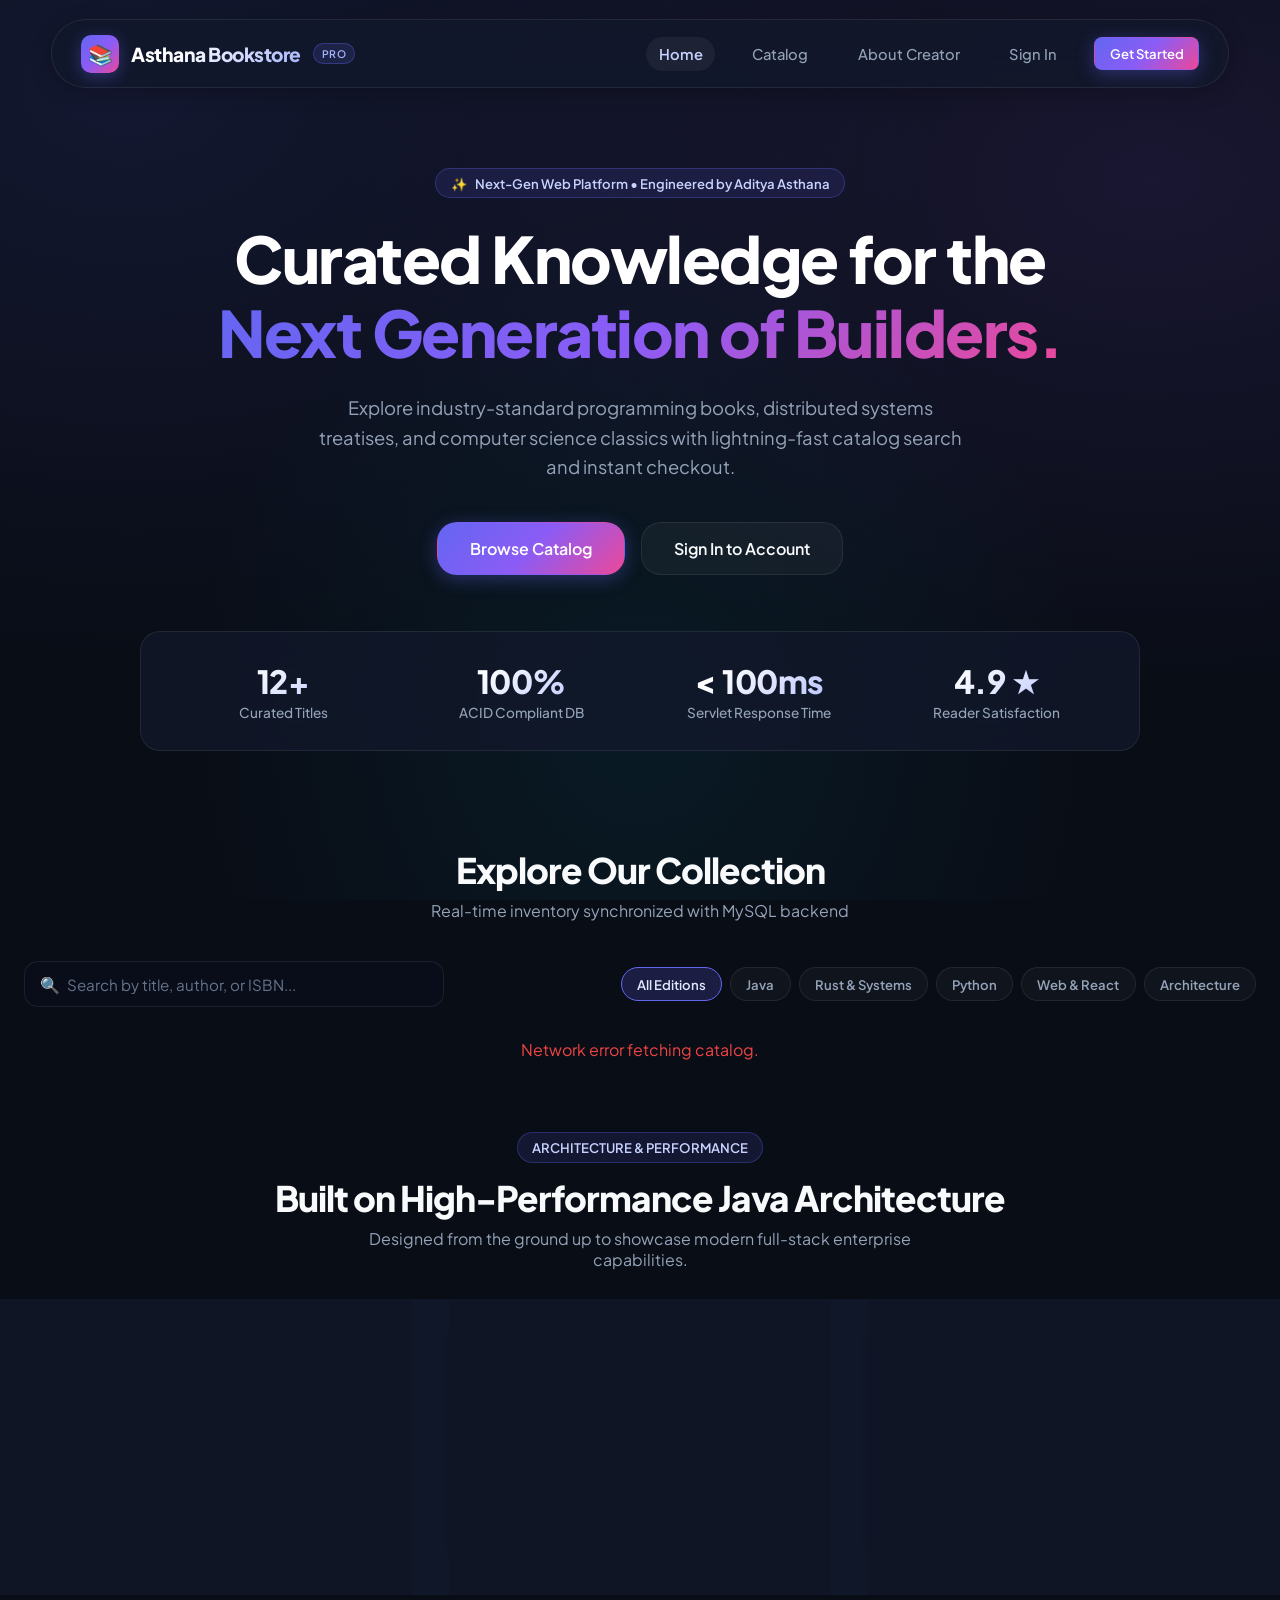
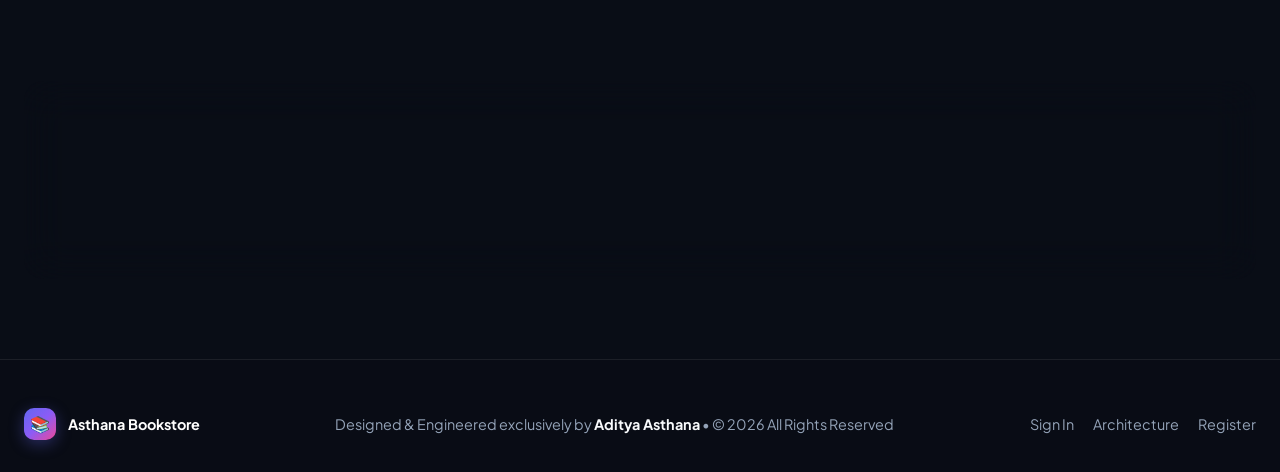
==== WebContent/index.html @ c239c08f "Initial commit: Asthana Bookstore Modern by Aditya Asthana" ====
<!DOCTYPE html>
<html lang="en">
<head>
    <meta charset="UTF-8">
    <meta name="viewport" content="width=device-width, initial-scale=1.0">
    <title>Asthana Bookstore | Modern Digital Bookstore</title>
    <meta name="description" content="Explore premium technical literature and software engineering masterpieces at Asthana Bookstore. Architected by Aditya Asthana.">
    <link rel="icon" href="data:image/svg+xml,<svg xmlns=%22http://www.w3.org/2000/svg%22 viewBox=%220 0 100 100%22><text y=%22.9em%22 font-size=%2290%22>📚</text></svg>">
    <link rel="stylesheet" href="css/styles.css">
</head>
<body>

    <!-- Modern Floating Pill Navbar -->
    <nav class="app-navbar">
        <a href="index.html" class="brand-wrapper">
            <div class="brand-logo-icon">📚</div>
            <div>
                <span class="brand-title">Asthana Bookstore</span>
            </div>
            <span class="brand-badge">PRO</span>
        </a>
        <div class="nav-menu">
            <a href="index.html" class="nav-link active">Home</a>
            <a href="#catalog" class="nav-link">Catalog</a>
            <a href="about.html" class="nav-link">About Creator</a>
            <a href="login.html" class="nav-link">Sign In</a>
            <a href="register.html" class="btn btn-primary btn-sm">Get Started</a>
        </div>
    </nav>

    <!-- Hero Section -->
    <section class="hero-section">
        <div class="hero-badge">
            <span>✨</span> Next-Gen Web Platform • Engineered by Aditya Asthana
        </div>
        <h1 class="hero-title">
            Curated Knowledge for the <br>
            <span class="gradient-text">Next Generation of Builders.</span>
        </h1>
        <p class="hero-subtitle">
            Explore industry-standard programming books, distributed systems treatises, and computer science classics with lightning-fast catalog search and instant checkout.
        </p>
        <div class="hero-actions">
            <a href="#catalog" class="btn btn-primary btn-lg">Browse Catalog</a>
            <a href="login.html" class="btn btn-outline btn-lg">Sign In to Account</a>
        </div>

        <!-- Live Stats Strip -->
        <div class="stats-strip">
            <div class="stat-item">
                <div class="stat-item-number" id="statTitles">12+</div>
                <div class="stat-item-label">Curated Titles</div>
            </div>
            <div class="stat-item">
                <div class="stat-item-number">100%</div>
                <div class="stat-item-label">ACID Compliant DB</div>
            </div>
            <div class="stat-item">
                <div class="stat-item-number">&lt; 100ms</div>
                <div class="stat-item-label">Servlet Response Time</div>
            </div>
            <div class="stat-item">
                <div class="stat-item-number">4.9 ★</div>
                <div class="stat-item-label">Reader Satisfaction</div>
            </div>
        </div>
    </section>

    <!-- Main Catalog Section -->
    <main class="container" id="catalog">
        <div style="text-align: center; margin-bottom: 2.5rem;">
            <h2 style="font-size: 2.2rem; font-weight: 800; letter-spacing: -1px; margin-bottom: 0.5rem;">
                Explore Our Collection
            </h2>
            <p style="color: var(--text-secondary);">Real-time inventory synchronized with MySQL backend</p>
        </div>

        <!-- Search & Category Filters -->
        <div class="filter-bar">
            <div class="search-box-wrapper">
                <span class="search-icon-adornment">🔍</span>
                <input type="text" id="catalogSearch" class="form-control" placeholder="Search by title, author, or ISBN..." oninput="filterBooks()">
            </div>
            <div class="category-chips">
                <button class="chip-btn active" onclick="setCategory('all', this)">All Editions</button>
                <button class="chip-btn" onclick="setCategory('java', this)">Java</button>
                <button class="chip-btn" onclick="setCategory('rust', this)">Rust & Systems</button>
                <button class="chip-btn" onclick="setCategory('python', this)">Python</button>
                <button class="chip-btn" onclick="setCategory('web', this)">Web & React</button>
                <button class="chip-btn" onclick="setCategory('architecture', this)">Architecture</button>
            </div>
        </div>

        <!-- Book Grid -->
        <div class="grid grid-cols-3" id="catalogGrid">
            <div style="grid-column: 1 / -1; text-align: center; padding: 4rem; color: var(--text-secondary);">
                <div style="font-size: 2rem; margin-bottom: 1rem;">⏳</div>
                <p>Loading real-time catalog from server...</p>
            </div>
        </div>
    </main>

    <!-- Platform Highlights Section -->
    <section class="container" style="padding-top: 2rem; padding-bottom: 5rem;">
        <div style="text-align: center; margin-bottom: 3.5rem;">
            <div class="hero-badge" style="margin-bottom: 0.75rem;">ARCHITECTURE & PERFORMANCE</div>
            <h2 style="font-size: 2.2rem; font-weight: 800; letter-spacing: -1px;">Built on High-Performance Java Architecture</h2>
            <p style="color: var(--text-secondary); max-width: 600px; margin: 0.5rem auto 0;">
                Designed from the ground up to showcase modern full-stack enterprise capabilities.
            </p>
        </div>

        <div class="grid grid-cols-3">
            <div class="glass-panel" style="padding: 2rem;">
                <div style="width: 48px; height: 48px; border-radius: 12px; background: rgba(99,102,241,0.15); color: #818cf8; display: flex; align-items: center; justify-content: center; font-size: 1.5rem; margin-bottom: 1.25rem;">
                    ⚡
                </div>
                <h3 style="font-size: 1.2rem; font-weight: 700; margin-bottom: 0.5rem;">Java Servlet APIs</h3>
                <p style="color: var(--text-secondary); font-size: 0.9rem; line-height: 1.6;">
                    Lightweight, RESTful JSON servlets processing session-aware requests without bloated frameworks.
                </p>
            </div>

            <div class="glass-panel" style="padding: 2rem;">
                <div style="width: 48px; height: 48px; border-radius: 12px; background: rgba(16,185,129,0.15); color: #34d399; display: flex; align-items: center; justify-content: center; font-size: 1.5rem; margin-bottom: 1.25rem;">
                    🛡️
                </div>
                <h3 style="font-size: 1.2rem; font-weight: 700; margin-bottom: 0.5rem;">MySQL 8.0 & JDBC</h3>
                <p style="color: var(--text-secondary); font-size: 0.9rem; line-height: 1.6;">
                    Direct prepared statements, connection pooling, and strict relational integrity guarding inventory and orders.
                </p>
            </div>

            <div class="glass-panel" style="padding: 2rem;">
                <div style="width: 48px; height: 48px; border-radius: 12px; background: rgba(236,72,153,0.15); color: #f472b6; display: flex; align-items: center; justify-content: center; font-size: 1.5rem; margin-bottom: 1.25rem;">
                    💎
                </div>
                <h3 style="font-size: 1.2rem; font-weight: 700; margin-bottom: 0.5rem;">Glassmorphic UI</h3>
                <p style="color: var(--text-secondary); font-size: 0.9rem; line-height: 1.6;">
                    Sophisticated obsidian dark palette, multi-layer blur, responsive flexbox/CSS grid, and micro-animations.
                </p>
            </div>
        </div>
    </section>

    <!-- Creator Spotlight Banner -->
    <section class="container" style="padding-bottom: 5rem;">
        <div class="glass-panel" style="background: linear-gradient(135deg, rgba(99,102,241,0.1) 0%, rgba(139,92,246,0.05) 100%); border-color: rgba(99,102,241,0.3); display: flex; align-items: center; justify-content: space-between; flex-wrap: wrap; gap: 2rem;">
            <div style="max-width: 650px;">
                <span class="brand-badge" style="margin-bottom: 0.75rem; display: inline-block;">PROJECT OWNER & ARCHITECT</span>
                <h3 style="font-size: 1.8rem; font-weight: 800; margin-bottom: 0.75rem;">Engineered by Aditya Asthana</h3>
                <p style="color: var(--text-secondary); line-height: 1.6; font-size: 0.95rem;">
                    Crafted as a flagship modern e-commerce application demonstrating asynchronous servlet pipelines, relational state management, and modern user experience.
                </p>
            </div>
            <div>
                <a href="about.html" class="btn btn-primary btn-lg">Learn More About Project</a>
            </div>
        </div>
    </section>

    <!-- Modern Footer -->
    <footer class="app-footer">
        <div class="footer-content">
            <div style="display: flex; align-items: center; gap: 0.75rem;">
                <div class="brand-logo-icon" style="width: 32px; height: 32px; font-size: 1rem;">📚</div>
                <span style="font-weight: 700; color: white;">Asthana Bookstore</span>
            </div>
            <div class="footer-credits">
                Designed & Engineered exclusively by <strong>Aditya Asthana</strong> • &copy; 2026 All Rights Reserved
            </div>
            <div style="display: flex; gap: 1.2rem;">
                <a href="login.html" style="color: var(--text-secondary); text-decoration: none;">Sign In</a>
                <a href="about.html" style="color: var(--text-secondary); text-decoration: none;">Architecture</a>
                <a href="register.html" style="color: var(--text-secondary); text-decoration: none;">Register</a>
            </div>
        </div>
    </footer>

    <script src="js/app.js"></script>
    <script>
        let allBooks = [];
        let currentCategory = 'all';

        document.addEventListener('DOMContentLoaded', loadCatalog);

        async function loadCatalog() {
            const grid = document.getElementById('catalogGrid');
            try {
                const res = await fetch('viewbook');
                const data = await res.json();
                
                if (data.success && data.books) {
                    allBooks = data.books;
                    document.getElementById('statTitles').textContent = allBooks.length + '+';
                    renderCatalog(allBooks);
                } else {
                    grid.innerHTML = '<div style="grid-column: 1 / -1; text-align: center; color: var(--text-secondary);">Unable to fetch catalog. Please ensure database is running.</div>';
                }
            } catch (err) {
                console.error(err);
                grid.innerHTML = '<div style="grid-column: 1 / -1; text-align: center; color: var(--danger);">Network error fetching catalog.</div>';
            }
        }

        function renderCatalog(books) {
            const grid = document.getElementById('catalogGrid');
            grid.innerHTML = '';

            if (books.length === 0) {
                grid.innerHTML = '<div style="grid-column: 1 / -1; text-align: center; padding: 3rem; color: var(--text-secondary);">No books matched your criteria.</div>';
                return;
            }

            books.forEach(book => {
                const visuals = getBookVisuals(book.name, book.author);
                const isOutOfStock = book.quantity <= 0;
                
                let stockClass = 'stock-in';
                let stockText = `${book.quantity} Available`;
                if (book.quantity <= 5 && book.quantity > 0) {
                    stockClass = 'stock-low';
                    stockText = `Low Stock (${book.quantity})`;
                } else if (isOutOfStock) {
                    stockClass = 'stock-out';
                    stockText = 'Out of Stock';
                }

                const card = document.createElement('div');
                card.className = 'book-card-modern';
                card.innerHTML = `
                    <div>
                        <div class="book-cover-art" style="background: ${visuals.gradient};">
                            <span class="book-cover-icon">${visuals.icon}</span>
                            <span class="book-barcode-pill">${book.barcode}</span>
                        </div>
                        <span class="brand-badge" style="margin-bottom: 0.5rem; display: inline-block;">${visuals.genre}</span>
                        <h3 class="book-title">${book.name}</h3>
                        <p class="book-author">by ${book.author}</p>
                    </div>
                    <div>
                        <div class="book-price-row">
                            <div class="book-price-tag"><span>₹</span>${book.price}</div>
                            <span class="stock-status-pill ${stockClass}">${stockText}</span>
                        </div>
                        <a href="login.html" class="btn btn-outline w-full" style="gap: 0.5rem;">
                            <span>🛒</span> Sign In to Order
                        </a>
                    </div>
                `;
                grid.appendChild(card);
            });
        }

        function filterBooks() {
            const query = document.getElementById('catalogSearch').value.toLowerCase().trim();
            
            const filtered = allBooks.filter(book => {
                const matchesQuery = book.name.toLowerCase().includes(query) || 
                                     book.author.toLowerCase().includes(query) || 
                                     book.barcode.toLowerCase().includes(query);
                
                if (currentCategory === 'all') return matchesQuery;
                
                const visuals = getBookVisuals(book.name, book.author);
                const matchesCategory = visuals.genre.toLowerCase().includes(currentCategory) || 
                                        book.name.toLowerCase().includes(currentCategory);
                return matchesQuery && matchesCategory;
            });

            renderCatalog(filtered);
        }

        function setCategory(category, element) {
            currentCategory = category;
            document.querySelectorAll('.category-chips .chip-btn').forEach(btn => btn.classList.remove('active'));
            element.classList.add('active');
            filterBooks();
        }
    </script>
</body>
</html>
---- WebContent/css/styles.css ----
@import url('https://fonts.googleapis.com/css2?family=Plus+Jakarta+Sans:wght@300;400;500;600;700;800&family=JetBrains+Mono:wght@400;500;600&display=swap');

:root {
    --bg-main: #090d16;
    --bg-secondary: #0d1322;
    --surface-glass: rgba(18, 25, 43, 0.75);
    --surface-glass-hover: rgba(28, 38, 64, 0.85);
    --surface-card: rgba(15, 23, 42, 0.65);
    --surface-card-hover: rgba(23, 33, 59, 0.85);
    
    --border-glass: rgba(255, 255, 255, 0.08);
    --border-glass-hover: rgba(99, 102, 241, 0.4);
    --border-active: #6366f1;
    
    --text-primary: #f8fafc;
    --text-secondary: #94a3b8;
    --text-muted: #64748b;
    
    --accent-indigo: #6366f1;
    --accent-violet: #8b5cf6;
    --accent-cyan: #06b6d4;
    --accent-pink: #ec4899;
    --accent-gradient: linear-gradient(135deg, #6366f1 0%, #8b5cf6 50%, #ec4899 100%);
    --accent-gradient-hover: linear-gradient(135deg, #4f46e5 0%, #7c3aed 50%, #db2777 100%);
    --accent-glow: rgba(99, 102, 241, 0.35);
    
    --success: #10b981;
    --success-bg: rgba(16, 185, 129, 0.12);
    --warning: #f59e0b;
    --warning-bg: rgba(245, 158, 11, 0.12);
    --danger: #ef4444;
    --danger-bg: rgba(239, 68, 68, 0.12);
    --info: #3b82f6;
    --info-bg: rgba(59, 130, 246, 0.12);

    --radius-sm: 8px;
    --radius-md: 14px;
    --radius-lg: 20px;
    --radius-full: 9999px;
    
    --shadow-subtle: 0 4px 20px rgba(0, 0, 0, 0.25);
    --shadow-elevated: 0 12px 40px rgba(0, 0, 0, 0.45);
    --shadow-glow: 0 0 30px rgba(99, 102, 241, 0.3);
    
    --transition: all 0.25s cubic-bezier(0.16, 1, 0.3, 1);
}

* {
    margin: 0;
    padding: 0;
    box-sizing: border-box;
    font-family: 'Plus Jakarta Sans', sans-serif;
}

body {
    background-color: var(--bg-main);
    color: var(--text-primary);
    min-height: 100vh;
    display: flex;
    flex-direction: column;
    overflow-x: hidden;
    position: relative;
    background-image: 
        radial-gradient(at 10% 10%, rgba(99, 102, 241, 0.12) 0px, transparent 50%),
        radial-gradient(at 90% 20%, rgba(139, 92, 246, 0.12) 0px, transparent 50%),
        radial-gradient(at 50% 80%, rgba(6, 182, 212, 0.08) 0px, transparent 50%);
    background-attachment: fixed;
}

/* Scrollbar */
::-webkit-scrollbar {
    width: 8px;
    height: 8px;
}
::-webkit-scrollbar-track {
    background: var(--bg-main);
}
::-webkit-scrollbar-thumb {
    background: rgba(255, 255, 255, 0.15);
    border-radius: var(--radius-full);
}
::-webkit-scrollbar-thumb:hover {
    background: rgba(255, 255, 255, 0.3);
}

/* Navigation */
nav.app-navbar {
    display: flex;
    justify-content: space-between;
    align-items: center;
    padding: 0.9rem 1.8rem;
    margin: 1.2rem auto 0;
    width: 92%;
    max-width: 1280px;
    background: var(--surface-glass);
    backdrop-filter: blur(20px);
    -webkit-backdrop-filter: blur(20px);
    border: 1px solid var(--border-glass);
    border-radius: var(--radius-full);
    box-shadow: var(--shadow-subtle);
    position: sticky;
    top: 1.2rem;
    z-index: 50;
    transition: var(--transition);
}

nav.app-navbar:hover {
    border-color: rgba(255, 255, 255, 0.14);
}

.brand-wrapper {
    display: flex;
    align-items: center;
    gap: 0.75rem;
    text-decoration: none;
}

.brand-logo-icon {
    width: 38px;
    height: 38px;
    background: var(--accent-gradient);
    border-radius: 10px;
    display: flex;
    align-items: center;
    justify-content: center;
    font-size: 1.25rem;
    color: white;
    box-shadow: 0 4px 15px var(--accent-glow);
}

.brand-title {
    font-size: 1.2rem;
    font-weight: 800;
    letter-spacing: -0.5px;
    background: linear-gradient(135deg, #ffffff 30%, #a5b4fc 100%);
    -webkit-background-clip: text;
    -webkit-text-fill-color: transparent;
}

.brand-badge {
    font-size: 0.65rem;
    padding: 0.2rem 0.5rem;
    background: rgba(99, 102, 241, 0.15);
    border: 1px solid rgba(99, 102, 241, 0.35);
    color: #a5b4fc;
    border-radius: var(--radius-full);
    font-weight: 600;
    letter-spacing: 0.5px;
    text-transform: uppercase;
}

.nav-menu {
    display: flex;
    align-items: center;
    gap: 1.5rem;
}

.nav-link {
    color: var(--text-secondary);
    text-decoration: none;
    font-size: 0.92rem;
    font-weight: 500;
    padding: 0.5rem 0.8rem;
    border-radius: var(--radius-full);
    transition: var(--transition);
    position: relative;
}

.nav-link:hover, .nav-link.active {
    color: var(--text-primary);
    background: rgba(255, 255, 255, 0.05);
}

.nav-link.active {
    color: #c7d2fe;
    font-weight: 600;
}

.cart-pill-btn {
    display: flex;
    align-items: center;
    gap: 0.5rem;
    background: rgba(99, 102, 241, 0.15);
    border: 1px solid rgba(99, 102, 241, 0.35);
    color: #e0e7ff;
    padding: 0.5rem 1.1rem;
    border-radius: var(--radius-full);
    font-weight: 600;
    font-size: 0.9rem;
    cursor: pointer;
    transition: var(--transition);
}

.cart-pill-btn:hover {
    background: rgba(99, 102, 241, 0.25);
    border-color: var(--accent-indigo);
    box-shadow: 0 0 15px rgba(99, 102, 241, 0.35);
    transform: translateY(-1px);
}

.cart-badge-count {
    background: var(--accent-gradient);
    color: white;
    font-size: 0.72rem;
    font-weight: 800;
    padding: 0.15rem 0.5rem;
    border-radius: var(--radius-full);
    min-width: 20px;
    text-align: center;
}

/* Layout Containers */
.container {
    max-width: 1280px;
    margin: 0 auto;
    padding: 2.5rem 1.5rem;
    width: 100%;
    flex: 1;
}

/* Glass Cards */
.glass-panel {
    background: var(--surface-glass);
    border: 1px solid var(--border-glass);
    backdrop-filter: blur(20px);
    -webkit-backdrop-filter: blur(20px);
    border-radius: var(--radius-lg);
    padding: 2rem;
    box-shadow: var(--shadow-subtle);
    transition: var(--transition);
}

.glass-panel:hover {
    border-color: rgba(255, 255, 255, 0.12);
}

/* Buttons */
.btn {
    display: inline-flex;
    align-items: center;
    justify-content: center;
    gap: 0.5rem;
    padding: 0.75rem 1.4rem;
    border-radius: var(--radius-md);
    font-size: 0.92rem;
    font-weight: 600;
    text-decoration: none;
    cursor: pointer;
    transition: var(--transition);
    border: 1px solid transparent;
    outline: none;
    user-select: none;
}

.btn-sm {
    padding: 0.45rem 0.9rem;
    font-size: 0.82rem;
    border-radius: var(--radius-sm);
}

.btn-lg {
    padding: 0.95rem 2rem;
    font-size: 1rem;
    border-radius: var(--radius-lg);
}

.btn-primary {
    background: var(--accent-gradient);
    color: white;
    box-shadow: 0 4px 18px var(--accent-glow);
}

.btn-primary:hover {
    background: var(--accent-gradient-hover);
    box-shadow: 0 6px 24px rgba(99, 102, 241, 0.5);
    transform: translateY(-2px);
}

.btn-outline {
    background: rgba(255, 255, 255, 0.04);
    border-color: var(--border-glass);
    color: var(--text-primary);
}

.btn-outline:hover {
    background: rgba(255, 255, 255, 0.09);
    border-color: rgba(255, 255, 255, 0.2);
    transform: translateY(-1px);
}

.btn-success {
    background: linear-gradient(135deg, #10b981 0%, #059669 100%);
    color: white;
    box-shadow: 0 4px 15px rgba(16, 185, 129, 0.3);
}

.btn-success:hover {
    box-shadow: 0 6px 20px rgba(16, 185, 129, 0.45);
    transform: translateY(-2px);
}

.btn-danger {
    background: linear-gradient(135deg, #ef4444 0%, #dc2626 100%);
    color: white;
    box-shadow: 0 4px 15px rgba(239, 68, 68, 0.3);
}

.btn-danger:hover {
    box-shadow: 0 6px 20px rgba(239, 68, 68, 0.45);
    transform: translateY(-2px);
}

.btn-ghost {
    background: transparent;
    color: var(--text-secondary);
}

.btn-ghost:hover {
    color: var(--text-primary);
    background: rgba(255, 255, 255, 0.05);
}

.w-full {
    width: 100%;
}

/* Forms & Inputs */
.form-group {
    margin-bottom: 1.25rem;
    text-align: left;
}

.form-group label {
    display: block;
    margin-bottom: 0.45rem;
    font-size: 0.86rem;
    font-weight: 500;
    color: var(--text-secondary);
}

.form-control {
    width: 100%;
    padding: 0.8rem 1rem;
    background: rgba(10, 15, 28, 0.7);
    border: 1px solid var(--border-glass);
    border-radius: var(--radius-md);
    color: var(--text-primary);
    font-size: 0.95rem;
    transition: var(--transition);
    outline: none;
}

.form-control:focus {
    border-color: var(--accent-indigo);
    box-shadow: 0 0 0 3px rgba(99, 102, 241, 0.25);
    background: rgba(15, 23, 42, 0.85);
}

.form-control::placeholder {
    color: var(--text-muted);
}

/* Grids */
.grid {
    display: grid;
    gap: 1.5rem;
}

.grid-cols-2 {
    grid-template-columns: repeat(auto-fit, minmax(300px, 1fr));
}

.grid-cols-3 {
    grid-template-columns: repeat(auto-fit, minmax(310px, 1fr));
}

.grid-cols-4 {
    grid-template-columns: repeat(auto-fit, minmax(240px, 1fr));
}

/* Book Card */
.book-card-modern {
    background: var(--surface-card);
    border: 1px solid var(--border-glass);
    border-radius: var(--radius-lg);
    padding: 1.5rem;
    display: flex;
    flex-direction: column;
    justify-content: space-between;
    transition: var(--transition);
    position: relative;
    overflow: hidden;
}

.book-card-modern::before {
    content: '';
    position: absolute;
    top: 0;
    left: 0;
    right: 0;
    height: 3px;
    background: var(--accent-gradient);
    opacity: 0;
    transition: var(--transition);
}

.book-card-modern:hover {
    background: var(--surface-card-hover);
    border-color: var(--border-glass-hover);
    transform: translateY(-5px);
    box-shadow: var(--shadow-elevated), 0 0 25px rgba(99, 102, 241, 0.15);
}

.book-card-modern:hover::before {
    opacity: 1;
}

.book-cover-art {
    height: 160px;
    border-radius: var(--radius-md);
    background: linear-gradient(135deg, rgba(99, 102, 241, 0.25) 0%, rgba(139, 92, 246, 0.15) 100%);
    border: 1px solid rgba(255, 255, 255, 0.05);
    display: flex;
    flex-direction: column;
    align-items: center;
    justify-content: center;
    margin-bottom: 1.25rem;
    position: relative;
    overflow: hidden;
}

.book-cover-icon {
    font-size: 3.5rem;
    filter: drop-shadow(0 4px 10px rgba(0, 0, 0, 0.3));
    transition: var(--transition);
}

.book-card-modern:hover .book-cover-icon {
    transform: scale(1.1) rotate(-4deg);
}

.book-barcode-pill {
    position: absolute;
    bottom: 8px;
    right: 8px;
    font-family: 'JetBrains Mono', monospace;
    font-size: 0.65rem;
    padding: 0.15rem 0.5rem;
    background: rgba(0, 0, 0, 0.6);
    border-radius: var(--radius-full);
    color: var(--text-secondary);
    border: 1px solid rgba(255, 255, 255, 0.1);
}

.book-title {
    font-size: 1.15rem;
    font-weight: 700;
    line-height: 1.35;
    margin-bottom: 0.4rem;
    color: var(--text-primary);
}

.book-author {
    font-size: 0.88rem;
    color: var(--text-secondary);
    margin-bottom: 1rem;
    font-weight: 500;
}

.book-price-row {
    display: flex;
    justify-content: space-between;
    align-items: baseline;
    margin: 0.75rem 0 1rem;
    padding-top: 0.75rem;
    border-top: 1px solid var(--border-glass);
}

.book-price-tag {
    font-size: 1.5rem;
    font-weight: 800;
    color: #34d399;
    letter-spacing: -0.5px;
}

.book-price-tag span {
    font-size: 1rem;
    font-weight: 600;
    color: var(--text-secondary);
}

.stock-status-pill {
    font-size: 0.72rem;
    font-weight: 700;
    padding: 0.25rem 0.6rem;
    border-radius: var(--radius-full);
    text-transform: uppercase;
    letter-spacing: 0.5px;
}

.stock-in {
    background: var(--success-bg);
    color: var(--success);
    border: 1px solid rgba(16, 185, 129, 0.3);
}

.stock-low {
    background: var(--warning-bg);
    color: var(--warning);
    border: 1px solid rgba(245, 158, 11, 0.3);
}

.stock-out {
    background: var(--danger-bg);
    color: var(--danger);
    border: 1px solid rgba(239, 68, 68, 0.3);
}

.quantity-control {
    display: flex;
    align-items: center;
    background: rgba(0, 0, 0, 0.3);
    border: 1px solid var(--border-glass);
    border-radius: var(--radius-md);
    overflow: hidden;
}

.qty-btn {
    background: transparent;
    border: none;
    color: var(--text-primary);
    width: 34px;
    height: 34px;
    font-size: 1.1rem;
    cursor: pointer;
    transition: var(--transition);
    display: flex;
    align-items: center;
    justify-content: center;
}

.qty-btn:hover {
    background: rgba(255, 255, 255, 0.1);
    color: var(--accent-indigo);
}

.qty-input {
    width: 40px;
    background: transparent;
    border: none;
    color: white;
    text-align: center;
    font-weight: 700;
    font-size: 0.95rem;
    outline: none;
}

/* Analytics Stats Card */
.stat-card {
    background: var(--surface-card);
    border: 1px solid var(--border-glass);
    border-radius: var(--radius-lg);
    padding: 1.5rem;
    display: flex;
    align-items: center;
    gap: 1.25rem;
    transition: var(--transition);
}

.stat-card:hover {
    background: var(--surface-card-hover);
    border-color: var(--border-glass-hover);
    transform: translateY(-3px);
}

.stat-icon-box {
    width: 52px;
    height: 52px;
    border-radius: var(--radius-md);
    display: flex;
    align-items: center;
    justify-content: center;
    font-size: 1.7rem;
    flex-shrink: 0;
}

.stat-value {
    font-size: 1.8rem;
    font-weight: 800;
    letter-spacing: -0.5px;
    color: var(--text-primary);
}

.stat-label {
    font-size: 0.85rem;
    color: var(--text-secondary);
    font-weight: 500;
}

/* Tables */
.modern-table-wrapper {
    overflow-x: auto;
    border-radius: var(--radius-lg);
    border: 1px solid var(--border-glass);
    background: var(--surface-card);
}

table.modern-table {
    width: 100%;
    border-collapse: collapse;
    text-align: left;
}

table.modern-table th {
    padding: 1.1rem 1.4rem;
    font-size: 0.82rem;
    font-weight: 600;
    color: var(--text-secondary);
    text-transform: uppercase;
    letter-spacing: 0.5px;
    background: rgba(0, 0, 0, 0.25);
    border-bottom: 1px solid var(--border-glass);
}

table.modern-table td {
    padding: 1.1rem 1.4rem;
    font-size: 0.92rem;
    color: var(--text-primary);
    border-bottom: 1px solid var(--border-glass);
    vertical-align: middle;
}

table.modern-table tbody tr {
    transition: var(--transition);
}

table.modern-table tbody tr:hover {
    background: rgba(255, 255, 255, 0.03);
}

/* Modals */
.modal-overlay {
    position: fixed;
    inset: 0;
    background: rgba(0, 0, 0, 0.75);
    backdrop-filter: blur(12px);
    -webkit-backdrop-filter: blur(12px);
    z-index: 1000;
    display: none;
    align-items: center;
    justify-content: center;
    padding: 1rem;
    opacity: 0;
    transition: opacity 0.3s ease;
}

.modal-overlay.active {
    display: flex;
    opacity: 1;
}

.modal-box {
    background: var(--bg-secondary);
    border: 1px solid rgba(255, 255, 255, 0.12);
    border-radius: var(--radius-lg);
    width: 100%;
    max-width: 550px;
    box-shadow: 0 20px 60px rgba(0, 0, 0, 0.6);
    overflow: hidden;
    transform: scale(0.95);
    transition: transform 0.3s cubic-bezier(0.16, 1, 0.3, 1);
}

.modal-overlay.active .modal-box {
    transform: scale(1);
}

.modal-header {
    display: flex;
    justify-content: space-between;
    align-items: center;
    padding: 1.4rem 1.8rem;
    border-bottom: 1px solid var(--border-glass);
}

.modal-title {
    font-size: 1.25rem;
    font-weight: 700;
}

.modal-close-btn {
    background: transparent;
    border: none;
    color: var(--text-muted);
    font-size: 1.5rem;
    cursor: pointer;
    line-height: 1;
    transition: var(--transition);
}

.modal-close-btn:hover {
    color: white;
    transform: scale(1.1);
}

.modal-body {
    padding: 1.8rem;
    max-height: 80vh;
    overflow-y: auto;
}

/* Cart Slide-Over Drawer */
.cart-drawer-overlay {
    position: fixed;
    inset: 0;
    background: rgba(0, 0, 0, 0.65);
    backdrop-filter: blur(8px);
    z-index: 1000;
    display: none;
    opacity: 0;
    transition: opacity 0.3s ease;
}

.cart-drawer-overlay.active {
    display: block;
    opacity: 1;
}

.cart-drawer {
    position: fixed;
    top: 0;
    right: 0;
    bottom: 0;
    width: 100%;
    max-width: 460px;
    background: var(--bg-secondary);
    border-left: 1px solid var(--border-glass);
    box-shadow: -10px 0 40px rgba(0, 0, 0, 0.5);
    z-index: 1001;
    display: flex;
    flex-direction: column;
    transform: translateX(100%);
    transition: transform 0.35s cubic-bezier(0.16, 1, 0.3, 1);
}

.cart-drawer.active {
    transform: translateX(0);
}

.cart-drawer-header {
    display: flex;
    justify-content: space-between;
    align-items: center;
    padding: 1.4rem 1.8rem;
    border-bottom: 1px solid var(--border-glass);
}

.cart-drawer-body {
    flex: 1;
    padding: 1.5rem;
    overflow-y: auto;
    display: flex;
    flex-direction: column;
    gap: 1rem;
}

.cart-drawer-footer {
    padding: 1.5rem 1.8rem;
    border-top: 1px solid var(--border-glass);
    background: rgba(0, 0, 0, 0.25);
}

/* Toast Notifications Container */
#toast-container {
    position: fixed;
    bottom: 24px;
    right: 24px;
    z-index: 9999;
    display: flex;
    flex-direction: column;
    gap: 10px;
    pointer-events: none;
}

.toast {
    pointer-events: auto;
    background: rgba(18, 25, 43, 0.95);
    backdrop-filter: blur(16px);
    border: 1px solid var(--border-glass);
    border-radius: var(--radius-md);
    padding: 0.9rem 1.4rem;
    color: white;
    box-shadow: 0 10px 30px rgba(0, 0, 0, 0.5);
    display: flex;
    align-items: center;
    gap: 0.75rem;
    min-width: 300px;
    max-width: 420px;
    transform: translateX(50px);
    opacity: 0;
    animation: toastIn 0.3s forwards cubic-bezier(0.16, 1, 0.3, 1);
}

.toast.toast-success {
    border-color: rgba(16, 185, 129, 0.4);
    border-left: 4px solid var(--success);
}

.toast.toast-error {
    border-color: rgba(239, 68, 68, 0.4);
    border-left: 4px solid var(--danger);
}

.toast.toast-info {
    border-color: rgba(59, 130, 246, 0.4);
    border-left: 4px solid var(--info);
}

@keyframes toastIn {
    to {
        transform: translateX(0);
        opacity: 1;
    }
}

@keyframes toastOut {
    to {
        transform: translateX(50px);
        opacity: 0;
    }
}

/* Hero Section */
.hero-section {
    text-align: center;
    padding: 5rem 1rem 3.5rem;
    position: relative;
}

.hero-badge {
    display: inline-flex;
    align-items: center;
    gap: 0.5rem;
    padding: 0.35rem 0.9rem;
    background: rgba(99, 102, 241, 0.12);
    border: 1px solid rgba(99, 102, 241, 0.3);
    color: #c7d2fe;
    border-radius: var(--radius-full);
    font-size: 0.82rem;
    font-weight: 600;
    margin-bottom: 1.5rem;
}

.hero-title {
    font-size: clamp(2.4rem, 5vw, 4rem);
    font-weight: 800;
    line-height: 1.15;
    letter-spacing: -1.5px;
    margin-bottom: 1.5rem;
    color: #ffffff;
}

.hero-title .gradient-text {
    background: var(--accent-gradient);
    -webkit-background-clip: text;
    -webkit-text-fill-color: transparent;
}

.hero-subtitle {
    font-size: 1.15rem;
    color: var(--text-secondary);
    max-width: 660px;
    margin: 0 auto 2.5rem;
    line-height: 1.6;
}

.hero-actions {
    display: flex;
    gap: 1rem;
    justify-content: center;
    flex-wrap: wrap;
    margin-bottom: 3.5rem;
}

.stats-strip {
    display: grid;
    grid-template-columns: repeat(auto-fit, minmax(200px, 1fr));
    gap: 1.5rem;
    padding: 1.8rem 2.2rem;
    background: var(--surface-glass);
    border: 1px solid var(--border-glass);
    border-radius: var(--radius-lg);
    backdrop-filter: blur(20px);
    max-width: 1000px;
    margin: 0 auto;
}

.stat-item {
    text-align: center;
}

.stat-item-number {
    font-size: 2rem;
    font-weight: 800;
    letter-spacing: -0.5px;
    background: linear-gradient(135deg, #ffffff 30%, #a5b4fc 100%);
    -webkit-background-clip: text;
    -webkit-text-fill-color: transparent;
}

.stat-item-label {
    font-size: 0.85rem;
    color: var(--text-secondary);
    margin-top: 0.2rem;
    font-weight: 500;
}

/* Filter Bar */
.filter-bar {
    display: flex;
    justify-content: space-between;
    align-items: center;
    gap: 1rem;
    flex-wrap: wrap;
    margin-bottom: 2rem;
}

.search-box-wrapper {
    position: relative;
    flex: 1;
    min-width: 260px;
    max-width: 420px;
}

.search-box-wrapper input {
    padding-left: 2.6rem;
}

.search-icon-adornment {
    position: absolute;
    left: 1rem;
    top: 50%;
    transform: translateY(-50%);
    color: var(--text-muted);
    font-size: 1rem;
}

.category-chips {
    display: flex;
    gap: 0.5rem;
    flex-wrap: wrap;
}

.chip-btn {
    padding: 0.45rem 0.95rem;
    border-radius: var(--radius-full);
    border: 1px solid var(--border-glass);
    background: rgba(255, 255, 255, 0.03);
    color: var(--text-secondary);
    font-size: 0.82rem;
    font-weight: 600;
    cursor: pointer;
    transition: var(--transition);
}

.chip-btn:hover, .chip-btn.active {
    background: rgba(99, 102, 241, 0.2);
    border-color: var(--accent-indigo);
    color: #e0e7ff;
}

/* Digital Invoice Styling */
.invoice-card {
    background: #0f172a;
    border: 1px solid var(--border-glass);
    border-radius: var(--radius-lg);
    padding: 2.2rem;
    color: var(--text-primary);
}

.invoice-badge-success {
    display: inline-flex;
    align-items: center;
    gap: 0.4rem;
    padding: 0.35rem 0.8rem;
    background: var(--success-bg);
    color: var(--success);
    border: 1px solid rgba(16, 185, 129, 0.3);
    border-radius: var(--radius-full);
    font-size: 0.78rem;
    font-weight: 700;
}

/* Footer */
footer.app-footer {
    margin-top: auto;
    border-top: 1px solid var(--border-glass);
    background: rgba(9, 13, 22, 0.9);
    padding: 3rem 1.5rem 2rem;
    color: var(--text-secondary);
    font-size: 0.9rem;
}

.footer-content {
    max-width: 1280px;
    margin: 0 auto;
    display: flex;
    justify-content: space-between;
    align-items: center;
    flex-wrap: wrap;
    gap: 1.5rem;
}

.footer-credits strong {
    color: var(--text-primary);
}

/* Responsive */
@media (max-width: 768px) {
    nav.app-navbar {
        width: 95%;
        padding: 0.75rem 1.2rem;
    }
    .nav-menu {
        gap: 0.8rem;
    }
    .stats-strip {
        grid-template-columns: repeat(2, 1fr);
    }
    .hero-title {
        font-size: 2.2rem;
    }
}
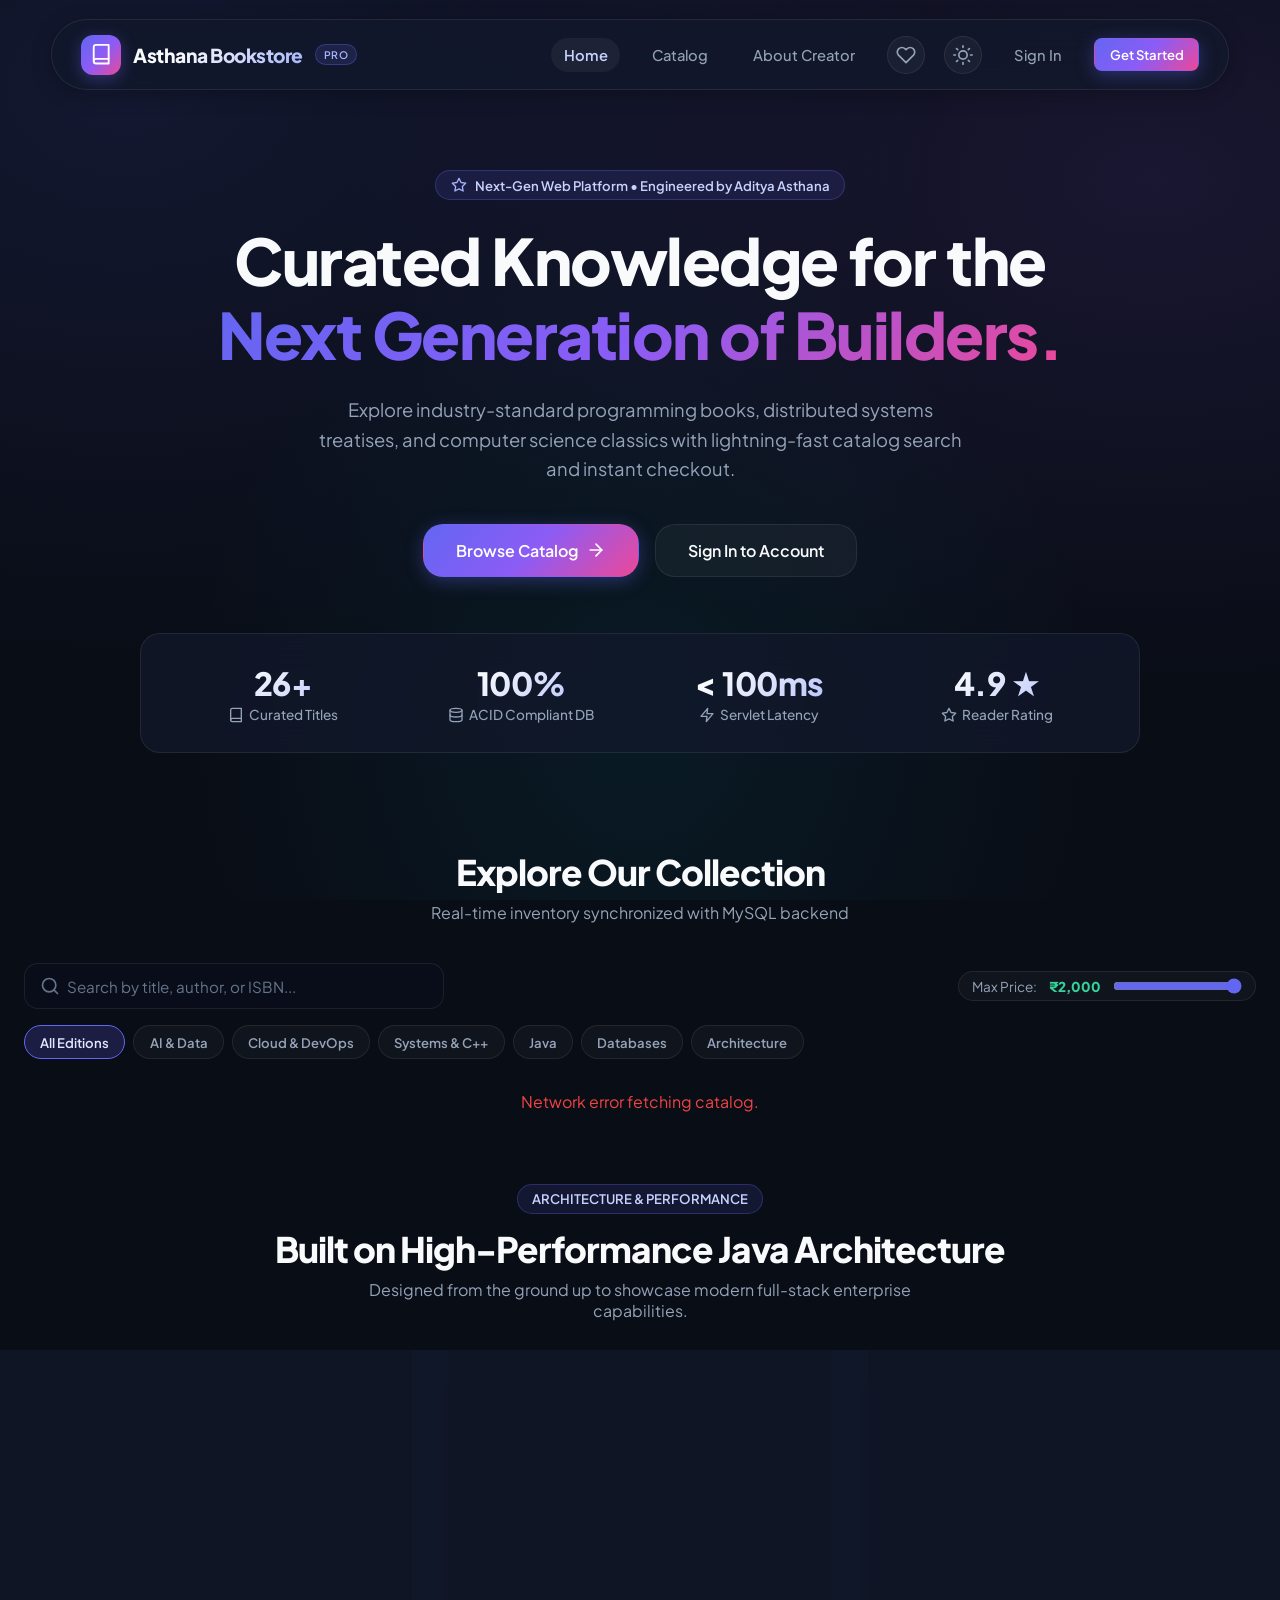
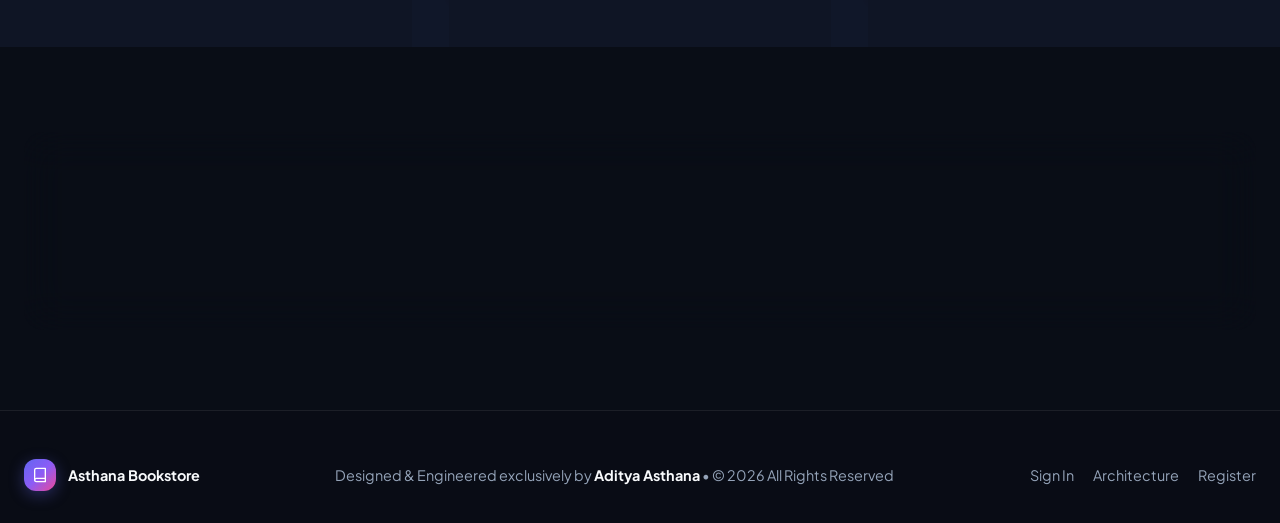
==== commit 9a82c8cd: "Enhance UI with crisp SVG icons, Theme Switcher, Wishlist, Quick View, Promo Engine, CSV Export, and" ====
--- a/WebContent/index.html
+++ b/WebContent/index.html
@@ -10,10 +10,12 @@
 </head>
 <body>
 
-    <!-- Modern Floating Pill Navbar -->
+    <!-- Modern Floating Pill Navbar with SVG Icons -->
     <nav class="app-navbar">
         <a href="index.html" class="brand-wrapper">
-            <div class="brand-logo-icon">📚</div>
+            <div class="brand-logo-icon">
+                <svg class="svg-icon" viewBox="0 0 24 24" style="color: white; width: 1.4rem; height: 1.4rem;"><path d="M4 19.5A2.5 2.5 0 0 1 6.5 17H20"></path><path d="M6.5 2H20v20H6.5A2.5 2.5 0 0 1 4 19.5v-15A2.5 2.5 0 0 1 6.5 2z"></path></svg>
+            </div>
             <div>
                 <span class="brand-title">Asthana Bookstore</span>
             </div>
@@ -23,6 +25,18 @@
             <a href="index.html" class="nav-link active">Home</a>
             <a href="#catalog" class="nav-link">Catalog</a>
             <a href="about.html" class="nav-link">About Creator</a>
+            
+            <!-- Wishlist Button -->
+            <button class="icon-btn" onclick="WishlistManager.openModal()" title="View Wishlist">
+                <svg class="svg-icon" viewBox="0 0 24 24"><path d="M20.84 4.61a5.5 5.5 0 0 0-7.78 0L12 5.67l-1.06-1.06a5.5 5.5 0 0 0-7.78 7.78l1.06 1.06L12 21.23l7.78-7.78 1.06-1.06a5.5 5.5 0 0 0 0-7.78z"></path></svg>
+                <span class="wishlist-badge-count" style="display: none;">0</span>
+            </button>
+
+            <!-- Theme Switcher Button -->
+            <button class="icon-btn theme-toggle-btn" onclick="ThemeManager.toggle()" title="Toggle Dark/Light Theme">
+                <svg class="svg-icon" viewBox="0 0 24 24"><circle cx="12" cy="12" r="5"></circle><line x1="12" y1="1" x2="12" y2="3"></line><line x1="12" y1="21" x2="12" y2="23"></line><line x1="4.22" y1="4.22" x2="5.64" y2="5.64"></line><line x1="18.36" y1="18.36" x2="19.78" y2="19.78"></line><line x1="1" y1="12" x2="3" y2="12"></line><line x1="21" y1="12" x2="23" y2="12"></line><line x1="4.22" y1="19.78" x2="5.64" y2="18.36"></line><line x1="18.36" y1="5.64" x2="19.78" y2="4.22"></line></svg>
+            </button>
+
             <a href="login.html" class="nav-link">Sign In</a>
             <a href="register.html" class="btn btn-primary btn-sm">Get Started</a>
         </div>
@@ -31,7 +45,8 @@
     <!-- Hero Section -->
     <section class="hero-section">
         <div class="hero-badge">
-            <span>✨</span> Next-Gen Web Platform • Engineered by Aditya Asthana
+            <svg class="svg-icon svg-icon-sm" viewBox="0 0 24 24" style="color: #a5b4fc;"><path d="M12 2l3.09 6.26L22 9.27l-5 4.87 1.18 6.88L12 17.77l-6.18 3.25L7 14.14 2 9.27l6.91-1.01L12 2z"></path></svg>
+            Next-Gen Web Platform • Engineered by Aditya Asthana
         </div>
         <h1 class="hero-title">
             Curated Knowledge for the <br>
@@ -41,27 +56,42 @@
             Explore industry-standard programming books, distributed systems treatises, and computer science classics with lightning-fast catalog search and instant checkout.
         </p>
         <div class="hero-actions">
-            <a href="#catalog" class="btn btn-primary btn-lg">Browse Catalog</a>
+            <a href="#catalog" class="btn btn-primary btn-lg">
+                <span>Browse Catalog</span>
+                <svg class="svg-icon" viewBox="0 0 24 24"><line x1="5" y1="12" x2="19" y2="12"></line><polyline points="12 5 19 12 12 19"></polyline></svg>
+            </a>
             <a href="login.html" class="btn btn-outline btn-lg">Sign In to Account</a>
         </div>
 
-        <!-- Live Stats Strip -->
+        <!-- Live Stats Strip with SVG Icons -->
         <div class="stats-strip">
             <div class="stat-item">
-                <div class="stat-item-number" id="statTitles">12+</div>
-                <div class="stat-item-label">Curated Titles</div>
+                <div class="stat-item-number" id="statTitles">26+</div>
+                <div class="stat-item-label" style="display: flex; align-items: center; justify-content: center; gap: 0.35rem;">
+                    <svg class="svg-icon svg-icon-sm" viewBox="0 0 24 24"><path d="M4 19.5A2.5 2.5 0 0 1 6.5 17H20"></path><path d="M6.5 2H20v20H6.5A2.5 2.5 0 0 1 4 19.5v-15A2.5 2.5 0 0 1 6.5 2z"></path></svg>
+                    Curated Titles
+                </div>
             </div>
             <div class="stat-item">
                 <div class="stat-item-number">100%</div>
-                <div class="stat-item-label">ACID Compliant DB</div>
+                <div class="stat-item-label" style="display: flex; align-items: center; justify-content: center; gap: 0.35rem;">
+                    <svg class="svg-icon svg-icon-sm" viewBox="0 0 24 24"><ellipse cx="12" cy="5" rx="9" ry="3"></ellipse><path d="M21 12c0 1.66-4 3-9 3s-9-1.34-9-3"></path><path d="M3 5v14c0 1.66 4 3 9 3s9-1.34 9-3V5"></path></svg>
+                    ACID Compliant DB
+                </div>
             </div>
             <div class="stat-item">
                 <div class="stat-item-number">&lt; 100ms</div>
-                <div class="stat-item-label">Servlet Response Time</div>
+                <div class="stat-item-label" style="display: flex; align-items: center; justify-content: center; gap: 0.35rem;">
+                    <svg class="svg-icon svg-icon-sm" viewBox="0 0 24 24"><polygon points="13 2 3 14 12 14 11 22 21 10 12 10 13 2"></polygon></svg>
+                    Servlet Latency
+                </div>
             </div>
             <div class="stat-item">
                 <div class="stat-item-number">4.9 ★</div>
-                <div class="stat-item-label">Reader Satisfaction</div>
+                <div class="stat-item-label" style="display: flex; align-items: center; justify-content: center; gap: 0.35rem;">
+                    <svg class="svg-icon svg-icon-sm" viewBox="0 0 24 24" fill="#fbbf24" stroke="#fbbf24"><polygon points="12 2 15.09 8.26 22 9.27 17 14.14 18.18 21.02 12 17.77 5.82 21.02 7 14.14 2 9.27 8.91 8.26 12 2"></polygon></svg>
+                    Reader Rating
+                </div>
             </div>
         </div>
     </section>
@@ -75,18 +105,29 @@
             <p style="color: var(--text-secondary);">Real-time inventory synchronized with MySQL backend</p>
         </div>
 
-        <!-- Search & Category Filters -->
+        <!-- Search, Price Filter & Category Chips -->
         <div class="filter-bar">
             <div class="search-box-wrapper">
-                <span class="search-icon-adornment">🔍</span>
+                <span class="search-icon-adornment">
+                    <svg class="svg-icon" viewBox="0 0 24 24"><circle cx="11" cy="11" r="8"></circle><line x1="21" y1="21" x2="16.65" y2="16.65"></line></svg>
+                </span>
                 <input type="text" id="catalogSearch" class="form-control" placeholder="Search by title, author, or ISBN..." oninput="filterBooks()">
             </div>
+
+            <!-- Price Range Filter -->
+            <div class="price-slider-wrap">
+                <span>Max Price:</span>
+                <strong id="priceLabel" style="color: #34d399; font-weight: 800;">₹2,000</strong>
+                <input type="range" id="priceRange" min="200" max="2000" step="50" value="2000" oninput="updatePriceFilter(this.value)">
+            </div>
+            
             <div class="category-chips">
                 <button class="chip-btn active" onclick="setCategory('all', this)">All Editions</button>
+                <button class="chip-btn" onclick="setCategory('ai', this)">AI & Data</button>
+                <button class="chip-btn" onclick="setCategory('cloud', this)">Cloud & DevOps</button>
+                <button class="chip-btn" onclick="setCategory('systems', this)">Systems & C++</button>
                 <button class="chip-btn" onclick="setCategory('java', this)">Java</button>
-                <button class="chip-btn" onclick="setCategory('rust', this)">Rust & Systems</button>
-                <button class="chip-btn" onclick="setCategory('python', this)">Python</button>
-                <button class="chip-btn" onclick="setCategory('web', this)">Web & React</button>
+                <button class="chip-btn" onclick="setCategory('sql', this)">Databases</button>
                 <button class="chip-btn" onclick="setCategory('architecture', this)">Architecture</button>
             </div>
         </div>
@@ -94,13 +135,13 @@
         <!-- Book Grid -->
         <div class="grid grid-cols-3" id="catalogGrid">
             <div style="grid-column: 1 / -1; text-align: center; padding: 4rem; color: var(--text-secondary);">
-                <div style="font-size: 2rem; margin-bottom: 1rem;">⏳</div>
+                <div style="margin-bottom: 1rem;">⏳</div>
                 <p>Loading real-time catalog from server...</p>
             </div>
         </div>
     </main>
 
-    <!-- Platform Highlights Section -->
+    <!-- Platform Highlights Section with SVG Icons -->
     <section class="container" style="padding-top: 2rem; padding-bottom: 5rem;">
         <div style="text-align: center; margin-bottom: 3.5rem;">
             <div class="hero-badge" style="margin-bottom: 0.75rem;">ARCHITECTURE & PERFORMANCE</div>
@@ -112,8 +153,8 @@
 
         <div class="grid grid-cols-3">
             <div class="glass-panel" style="padding: 2rem;">
-                <div style="width: 48px; height: 48px; border-radius: 12px; background: rgba(99,102,241,0.15); color: #818cf8; display: flex; align-items: center; justify-content: center; font-size: 1.5rem; margin-bottom: 1.25rem;">
-                    ⚡
+                <div style="width: 48px; height: 48px; border-radius: 12px; background: rgba(99,102,241,0.15); color: #818cf8; display: flex; align-items: center; justify-content: center; margin-bottom: 1.25rem;">
+                    <svg class="svg-icon svg-icon-lg" viewBox="0 0 24 24"><polygon points="13 2 3 14 12 14 11 22 21 10 12 10 13 2"></polygon></svg>
                 </div>
                 <h3 style="font-size: 1.2rem; font-weight: 700; margin-bottom: 0.5rem;">Java Servlet APIs</h3>
                 <p style="color: var(--text-secondary); font-size: 0.9rem; line-height: 1.6;">
@@ -122,8 +163,8 @@
             </div>
 
             <div class="glass-panel" style="padding: 2rem;">
-                <div style="width: 48px; height: 48px; border-radius: 12px; background: rgba(16,185,129,0.15); color: #34d399; display: flex; align-items: center; justify-content: center; font-size: 1.5rem; margin-bottom: 1.25rem;">
-                    🛡️
+                <div style="width: 48px; height: 48px; border-radius: 12px; background: rgba(16,185,129,0.15); color: #34d399; display: flex; align-items: center; justify-content: center; margin-bottom: 1.25rem;">
+                    <svg class="svg-icon svg-icon-lg" viewBox="0 0 24 24"><path d="M12 22s8-4 8-10V5l-8-3-8 3v7c0 6 8 10 8 10z"></path></svg>
                 </div>
                 <h3 style="font-size: 1.2rem; font-weight: 700; margin-bottom: 0.5rem;">MySQL 8.0 & JDBC</h3>
                 <p style="color: var(--text-secondary); font-size: 0.9rem; line-height: 1.6;">
@@ -132,8 +173,8 @@
             </div>
 
             <div class="glass-panel" style="padding: 2rem;">
-                <div style="width: 48px; height: 48px; border-radius: 12px; background: rgba(236,72,153,0.15); color: #f472b6; display: flex; align-items: center; justify-content: center; font-size: 1.5rem; margin-bottom: 1.25rem;">
-                    💎
+                <div style="width: 48px; height: 48px; border-radius: 12px; background: rgba(236,72,153,0.15); color: #f472b6; display: flex; align-items: center; justify-content: center; margin-bottom: 1.25rem;">
+                    <svg class="svg-icon svg-icon-lg" viewBox="0 0 24 24"><polygon points="12 2 2 7 12 12 22 7 12 2"></polygon><polyline points="2 17 12 22 22 17"></polyline><polyline points="2 12 12 17 22 12"></polyline></svg>
                 </div>
                 <h3 style="font-size: 1.2rem; font-weight: 700; margin-bottom: 0.5rem;">Glassmorphic UI</h3>
                 <p style="color: var(--text-secondary); font-size: 0.9rem; line-height: 1.6;">
@@ -154,7 +195,10 @@
                 </p>
             </div>
             <div>
-                <a href="about.html" class="btn btn-primary btn-lg">Learn More About Project</a>
+                <a href="about.html" class="btn btn-primary btn-lg">
+                    <span>Learn More About Project</span>
+                    <svg class="svg-icon" viewBox="0 0 24 24"><line x1="5" y1="12" x2="19" y2="12"></line><polyline points="12 5 19 12 12 19"></polyline></svg>
+                </a>
             </div>
         </div>
     </section>
@@ -163,8 +207,10 @@
     <footer class="app-footer">
         <div class="footer-content">
             <div style="display: flex; align-items: center; gap: 0.75rem;">
-                <div class="brand-logo-icon" style="width: 32px; height: 32px; font-size: 1rem;">📚</div>
-                <span style="font-weight: 700; color: white;">Asthana Bookstore</span>
+                <div class="brand-logo-icon" style="width: 32px; height: 32px;">
+                    <svg class="svg-icon svg-icon-sm" viewBox="0 0 24 24" style="color: white;"><path d="M4 19.5A2.5 2.5 0 0 1 6.5 17H20"></path><path d="M6.5 2H20v20H6.5A2.5 2.5 0 0 1 4 19.5v-15A2.5 2.5 0 0 1 6.5 2z"></path></svg>
+                </div>
+                <span style="font-weight: 700; color: var(--text-primary);">Asthana Bookstore</span>
             </div>
             <div class="footer-credits">
                 Designed & Engineered exclusively by <strong>Aditya Asthana</strong> • &copy; 2026 All Rights Reserved
@@ -181,6 +227,7 @@
     <script>
         let allBooks = [];
         let currentCategory = 'all';
+        let maxPrice = 2000;
 
         document.addEventListener('DOMContentLoaded', loadCatalog);
 
@@ -215,6 +262,7 @@
             books.forEach(book => {
                 const visuals = getBookVisuals(book.name, book.author);
                 const isOutOfStock = book.quantity <= 0;
+                const isWish = WishlistManager.isWishlisted(book.barcode);
                 
                 let stockClass = 'stock-in';
                 let stockText = `${book.quantity} Available`;
@@ -229,14 +277,23 @@
                 const card = document.createElement('div');
                 card.className = 'book-card-modern';
                 card.innerHTML = `
+                    <button class="btn-wishlist ${isWish ? 'active' : ''}" data-barcode="${book.barcode}" onclick='toggleWishlistFromCard(${JSON.stringify(book).replace(/'/g, "&#39;")})' title="Save to Wishlist">
+                        ${isWish ? SvgIcons.heartFilled : SvgIcons.heart}
+                    </button>
                     <div>
                         <div class="book-cover-art" style="background: ${visuals.gradient};">
-                            <span class="book-cover-icon">${visuals.icon}</span>
+                            ${visuals.svgIcon}
                             <span class="book-barcode-pill">${book.barcode}</span>
+                            <button class="quick-view-overlay-btn" onclick='QuickView.open(${JSON.stringify(book).replace(/'/g, "&#39;")})'>
+                                ${SvgIcons.eye} Quick View
+                            </button>
                         </div>
                         <span class="brand-badge" style="margin-bottom: 0.5rem; display: inline-block;">${visuals.genre}</span>
                         <h3 class="book-title">${book.name}</h3>
                         <p class="book-author">by ${book.author}</p>
+                        <div class="book-rating-badge">
+                            ${SvgIcons.star} 4.9 &nbsp;<span style="color: var(--text-muted); font-size: 0.75rem;">(Verified)</span>
+                        </div>
                     </div>
                     <div>
                         <div class="book-price-row">
@@ -244,12 +301,22 @@
                             <span class="stock-status-pill ${stockClass}">${stockText}</span>
                         </div>
                         <a href="login.html" class="btn btn-outline w-full" style="gap: 0.5rem;">
-                            <span>🛒</span> Sign In to Order
+                            ${SvgIcons.cart} Sign In to Order
                         </a>
                     </div>
                 `;
                 grid.appendChild(card);
             });
+        }
+
+        function toggleWishlistFromCard(book) {
+            WishlistManager.toggle(book);
+        }
+
+        function updatePriceFilter(val) {
+            maxPrice = parseInt(val);
+            document.getElementById('priceLabel').textContent = '₹' + maxPrice.toLocaleString('en-IN');
+            filterBooks();
         }
 
         function filterBooks() {
@@ -260,12 +327,14 @@
                                      book.author.toLowerCase().includes(query) || 
                                      book.barcode.toLowerCase().includes(query);
                 
-                if (currentCategory === 'all') return matchesQuery;
+                const matchesPrice = book.price <= maxPrice;
+
+                if (currentCategory === 'all') return matchesQuery && matchesPrice;
                 
                 const visuals = getBookVisuals(book.name, book.author);
                 const matchesCategory = visuals.genre.toLowerCase().includes(currentCategory) || 
                                         book.name.toLowerCase().includes(currentCategory);
-                return matchesQuery && matchesCategory;
+                return matchesQuery && matchesCategory && matchesPrice;
             });
 
             renderCatalog(filtered);
--- a/WebContent/css/styles.css
+++ b/WebContent/css/styles.css
@@ -45,6 +45,26 @@
     --transition: all 0.25s cubic-bezier(0.16, 1, 0.3, 1);
 }
 
+/* Light Theme Variables */
+[data-theme="light"] {
+    --bg-main: #f1f5f9;
+    --bg-secondary: #ffffff;
+    --surface-glass: rgba(255, 255, 255, 0.85);
+    --surface-glass-hover: rgba(255, 255, 255, 0.98);
+    --surface-card: rgba(255, 255, 255, 0.75);
+    --surface-card-hover: rgba(255, 255, 255, 0.98);
+    
+    --border-glass: rgba(15, 23, 42, 0.08);
+    --border-glass-hover: rgba(99, 102, 241, 0.4);
+    
+    --text-primary: #0f172a;
+    --text-secondary: #475569;
+    --text-muted: #94a3b8;
+    
+    --shadow-subtle: 0 4px 20px rgba(0, 0, 0, 0.06);
+    --shadow-elevated: 0 12px 40px rgba(0, 0, 0, 0.1);
+}
+
 * {
     margin: 0;
     padding: 0;
@@ -65,6 +85,7 @@
         radial-gradient(at 90% 20%, rgba(139, 92, 246, 0.12) 0px, transparent 50%),
         radial-gradient(at 50% 80%, rgba(6, 182, 212, 0.08) 0px, transparent 50%);
     background-attachment: fixed;
+    transition: background-color 0.3s ease, color 0.3s ease;
 }
 
 /* Scrollbar */
@@ -81,6 +102,41 @@
 }
 ::-webkit-scrollbar-thumb:hover {
     background: rgba(255, 255, 255, 0.3);
+}
+
+/* SVG Icon Core Utility */
+.svg-icon {
+    width: 1.25rem;
+    height: 1.25rem;
+    stroke: currentColor;
+    fill: none;
+    stroke-width: 2;
+    stroke-linecap: round;
+    stroke-linejoin: round;
+    vertical-align: middle;
+    display: inline-block;
+    flex-shrink: 0;
+    transition: var(--transition);
+}
+
+.svg-icon-sm {
+    width: 1rem;
+    height: 1rem;
+}
+
+.svg-icon-lg {
+    width: 1.6rem;
+    height: 1.6rem;
+}
+
+.svg-cover-icon {
+    width: 46px;
+    height: 46px;
+    stroke: currentColor;
+    fill: none;
+    stroke-width: 1.8;
+    filter: drop-shadow(0 4px 12px rgba(0, 0, 0, 0.4));
+    transition: transform 0.3s cubic-bezier(0.16, 1, 0.3, 1);
 }
 
 /* Navigation */
@@ -116,14 +172,13 @@
 }
 
 .brand-logo-icon {
-    width: 38px;
-    height: 38px;
+    width: 40px;
+    height: 40px;
     background: var(--accent-gradient);
-    border-radius: 10px;
+    border-radius: 12px;
     display: flex;
     align-items: center;
     justify-content: center;
-    font-size: 1.25rem;
     color: white;
     box-shadow: 0 4px 15px var(--accent-glow);
 }
@@ -132,7 +187,7 @@
     font-size: 1.2rem;
     font-weight: 800;
     letter-spacing: -0.5px;
-    background: linear-gradient(135deg, #ffffff 30%, #a5b4fc 100%);
+    background: linear-gradient(135deg, var(--text-primary) 30%, #a5b4fc 100%);
     -webkit-background-clip: text;
     -webkit-text-fill-color: transparent;
 }
@@ -152,7 +207,7 @@
 .nav-menu {
     display: flex;
     align-items: center;
-    gap: 1.5rem;
+    gap: 1.2rem;
 }
 
 .nav-link {
@@ -163,7 +218,9 @@
     padding: 0.5rem 0.8rem;
     border-radius: var(--radius-full);
     transition: var(--transition);
-    position: relative;
+    display: inline-flex;
+    align-items: center;
+    gap: 0.4rem;
 }
 
 .nav-link:hover, .nav-link.active {
@@ -174,6 +231,29 @@
 .nav-link.active {
     color: #c7d2fe;
     font-weight: 600;
+}
+
+/* Icon Buttons (Theme toggle, wishlist, etc.) */
+.icon-btn {
+    display: inline-flex;
+    align-items: center;
+    justify-content: center;
+    width: 38px;
+    height: 38px;
+    border-radius: 50%;
+    border: 1px solid var(--border-glass);
+    background: rgba(255, 255, 255, 0.04);
+    color: var(--text-secondary);
+    cursor: pointer;
+    transition: var(--transition);
+    position: relative;
+}
+
+.icon-btn:hover {
+    background: rgba(99, 102, 241, 0.2);
+    border-color: var(--accent-indigo);
+    color: var(--text-primary);
+    transform: translateY(-2px);
 }
 
 .cart-pill-btn {
@@ -198,7 +278,7 @@
     transform: translateY(-1px);
 }
 
-.cart-badge-count {
+.cart-badge-count, .wishlist-badge-count {
     background: var(--accent-gradient);
     color: white;
     font-size: 0.72rem;
@@ -207,6 +287,15 @@
     border-radius: var(--radius-full);
     min-width: 20px;
     text-align: center;
+}
+
+.wishlist-badge-count {
+    background: linear-gradient(135deg, #ec4899 0%, #f43f5e 100%);
+    position: absolute;
+    top: -4px;
+    right: -4px;
+    padding: 0.1rem 0.4rem;
+    font-size: 0.65rem;
 }
 
 /* Layout Containers */
@@ -350,6 +439,12 @@
     outline: none;
 }
 
+[data-theme="light"] .form-control {
+    background: #ffffff;
+    border-color: #cbd5e1;
+    color: #0f172a;
+}
+
 .form-control:focus {
     border-color: var(--accent-indigo);
     box-shadow: 0 0 0 3px rgba(99, 102, 241, 0.25);
@@ -415,6 +510,66 @@
     opacity: 1;
 }
 
+/* Wishlist Heart Button on Card */
+.btn-wishlist {
+    position: absolute;
+    top: 14px;
+    right: 14px;
+    width: 34px;
+    height: 34px;
+    border-radius: 50%;
+    background: rgba(0, 0, 0, 0.5);
+    backdrop-filter: blur(8px);
+    border: 1px solid rgba(255, 255, 255, 0.15);
+    color: white;
+    display: flex;
+    align-items: center;
+    justify-content: center;
+    cursor: pointer;
+    z-index: 10;
+    transition: var(--transition);
+}
+
+.btn-wishlist:hover {
+    background: rgba(236, 72, 153, 0.2);
+    border-color: var(--accent-pink);
+    transform: scale(1.15);
+}
+
+.btn-wishlist.active {
+    background: rgba(236, 72, 153, 0.25);
+    border-color: #ec4899;
+    color: #ec4899;
+}
+
+/* Quick View Action on Card Hover */
+.quick-view-overlay-btn {
+    position: absolute;
+    bottom: 12px;
+    left: 50%;
+    transform: translateX(-50%) translateY(20px);
+    opacity: 0;
+    background: rgba(0, 0, 0, 0.75);
+    backdrop-filter: blur(10px);
+    color: white;
+    border: 1px solid rgba(255, 255, 255, 0.2);
+    border-radius: var(--radius-full);
+    padding: 0.35rem 0.85rem;
+    font-size: 0.78rem;
+    font-weight: 600;
+    cursor: pointer;
+    transition: var(--transition);
+    display: flex;
+    align-items: center;
+    gap: 0.4rem;
+    white-space: nowrap;
+}
+
+.book-card-modern:hover .quick-view-overlay-btn {
+    transform: translateX(-50%) translateY(0);
+    opacity: 1;
+}
+
 .book-cover-art {
     height: 160px;
     border-radius: var(--radius-md);
@@ -427,12 +582,6 @@
     margin-bottom: 1.25rem;
     position: relative;
     overflow: hidden;
-}
-
-.book-cover-icon {
-    font-size: 3.5rem;
-    filter: drop-shadow(0 4px 10px rgba(0, 0, 0, 0.3));
-    transition: var(--transition);
 }
 
 .book-card-modern:hover .book-cover-icon {
@@ -463,8 +612,19 @@
 .book-author {
     font-size: 0.88rem;
     color: var(--text-secondary);
-    margin-bottom: 1rem;
+    margin-bottom: 0.6rem;
     font-weight: 500;
+}
+
+/* Rating Stars */
+.book-rating-badge {
+    display: inline-flex;
+    align-items: center;
+    gap: 0.25rem;
+    font-size: 0.8rem;
+    color: #fbbf24;
+    font-weight: 700;
+    margin-bottom: 0.75rem;
 }
 
 .book-price-row {
@@ -531,7 +691,6 @@
     color: var(--text-primary);
     width: 34px;
     height: 34px;
-    font-size: 1.1rem;
     cursor: pointer;
     transition: var(--transition);
     display: flex;
@@ -548,7 +707,7 @@
     width: 40px;
     background: transparent;
     border: none;
-    color: white;
+    color: var(--text-primary);
     text-align: center;
     font-weight: 700;
     font-size: 0.95rem;
@@ -580,7 +739,6 @@
     display: flex;
     align-items: center;
     justify-content: center;
-    font-size: 1.7rem;
     flex-shrink: 0;
 }
 
@@ -664,7 +822,7 @@
     border: 1px solid rgba(255, 255, 255, 0.12);
     border-radius: var(--radius-lg);
     width: 100%;
-    max-width: 550px;
+    max-width: 580px;
     box-shadow: 0 20px 60px rgba(0, 0, 0, 0.6);
     overflow: hidden;
     transform: scale(0.95);
@@ -686,6 +844,9 @@
 .modal-title {
     font-size: 1.25rem;
     font-weight: 700;
+    display: flex;
+    align-items: center;
+    gap: 0.6rem;
 }
 
 .modal-close-btn {
@@ -696,10 +857,13 @@
     cursor: pointer;
     line-height: 1;
     transition: var(--transition);
+    display: flex;
+    align-items: center;
+    justify-content: center;
 }
 
 .modal-close-btn:hover {
-    color: white;
+    color: var(--text-primary);
     transform: scale(1.1);
 }
 
@@ -732,7 +896,7 @@
     right: 0;
     bottom: 0;
     width: 100%;
-    max-width: 460px;
+    max-width: 480px;
     background: var(--bg-secondary);
     border-left: 1px solid var(--border-glass);
     box-shadow: -10px 0 40px rgba(0, 0, 0, 0.5);
@@ -768,6 +932,26 @@
     padding: 1.5rem 1.8rem;
     border-top: 1px solid var(--border-glass);
     background: rgba(0, 0, 0, 0.25);
+}
+
+/* Promo / Discount Coupon Box */
+.promo-box-container {
+    display: flex;
+    gap: 0.5rem;
+    margin-bottom: 1rem;
+}
+
+.promo-tag-badge {
+    display: inline-flex;
+    align-items: center;
+    gap: 0.3rem;
+    background: rgba(16, 185, 129, 0.15);
+    border: 1px solid rgba(16, 185, 129, 0.35);
+    color: #34d399;
+    padding: 0.25rem 0.6rem;
+    border-radius: var(--radius-full);
+    font-size: 0.75rem;
+    font-weight: 700;
 }
 
 /* Toast Notifications Container */
@@ -784,12 +968,12 @@
 
 .toast {
     pointer-events: auto;
-    background: rgba(18, 25, 43, 0.95);
+    background: var(--surface-glass);
     backdrop-filter: blur(16px);
     border: 1px solid var(--border-glass);
     border-radius: var(--radius-md);
     padding: 0.9rem 1.4rem;
-    color: white;
+    color: var(--text-primary);
     box-shadow: 0 10px 30px rgba(0, 0, 0, 0.5);
     display: flex;
     align-items: center;
@@ -857,7 +1041,7 @@
     line-height: 1.15;
     letter-spacing: -1.5px;
     margin-bottom: 1.5rem;
-    color: #ffffff;
+    color: var(--text-primary);
 }
 
 .hero-title .gradient-text {
@@ -903,7 +1087,7 @@
     font-size: 2rem;
     font-weight: 800;
     letter-spacing: -0.5px;
-    background: linear-gradient(135deg, #ffffff 30%, #a5b4fc 100%);
+    background: linear-gradient(135deg, var(--text-primary) 30%, #a5b4fc 100%);
     -webkit-background-clip: text;
     -webkit-text-fill-color: transparent;
 }
@@ -942,7 +1126,8 @@
     top: 50%;
     transform: translateY(-50%);
     color: var(--text-muted);
-    font-size: 1rem;
+    display: flex;
+    align-items: center;
 }
 
 .category-chips {
@@ -961,12 +1146,33 @@
     font-weight: 600;
     cursor: pointer;
     transition: var(--transition);
+    display: inline-flex;
+    align-items: center;
+    gap: 0.4rem;
 }
 
 .chip-btn:hover, .chip-btn.active {
     background: rgba(99, 102, 241, 0.2);
     border-color: var(--accent-indigo);
     color: #e0e7ff;
+}
+
+/* Price Range Slider */
+.price-slider-wrap {
+    display: flex;
+    align-items: center;
+    gap: 0.75rem;
+    font-size: 0.85rem;
+    color: var(--text-secondary);
+    padding: 0.35rem 0.8rem;
+    background: rgba(255, 255, 255, 0.03);
+    border: 1px solid var(--border-glass);
+    border-radius: var(--radius-full);
+}
+
+.price-slider-wrap input[type="range"] {
+    accent-color: var(--accent-indigo);
+    cursor: pointer;
 }
 
 /* Digital Invoice Styling */
@@ -975,7 +1181,7 @@
     border: 1px solid var(--border-glass);
     border-radius: var(--radius-lg);
     padding: 2.2rem;
-    color: var(--text-primary);
+    color: #f8fafc;
 }
 
 .invoice-badge-success {
@@ -999,6 +1205,10 @@
     padding: 3rem 1.5rem 2rem;
     color: var(--text-secondary);
     font-size: 0.9rem;
+}
+
+[data-theme="light"] footer.app-footer {
+    background: #ffffff;
 }
 
 .footer-content {
@@ -1022,7 +1232,7 @@
         padding: 0.75rem 1.2rem;
     }
     .nav-menu {
-        gap: 0.8rem;
+        gap: 0.6rem;
     }
     .stats-strip {
         grid-template-columns: repeat(2, 1fr);
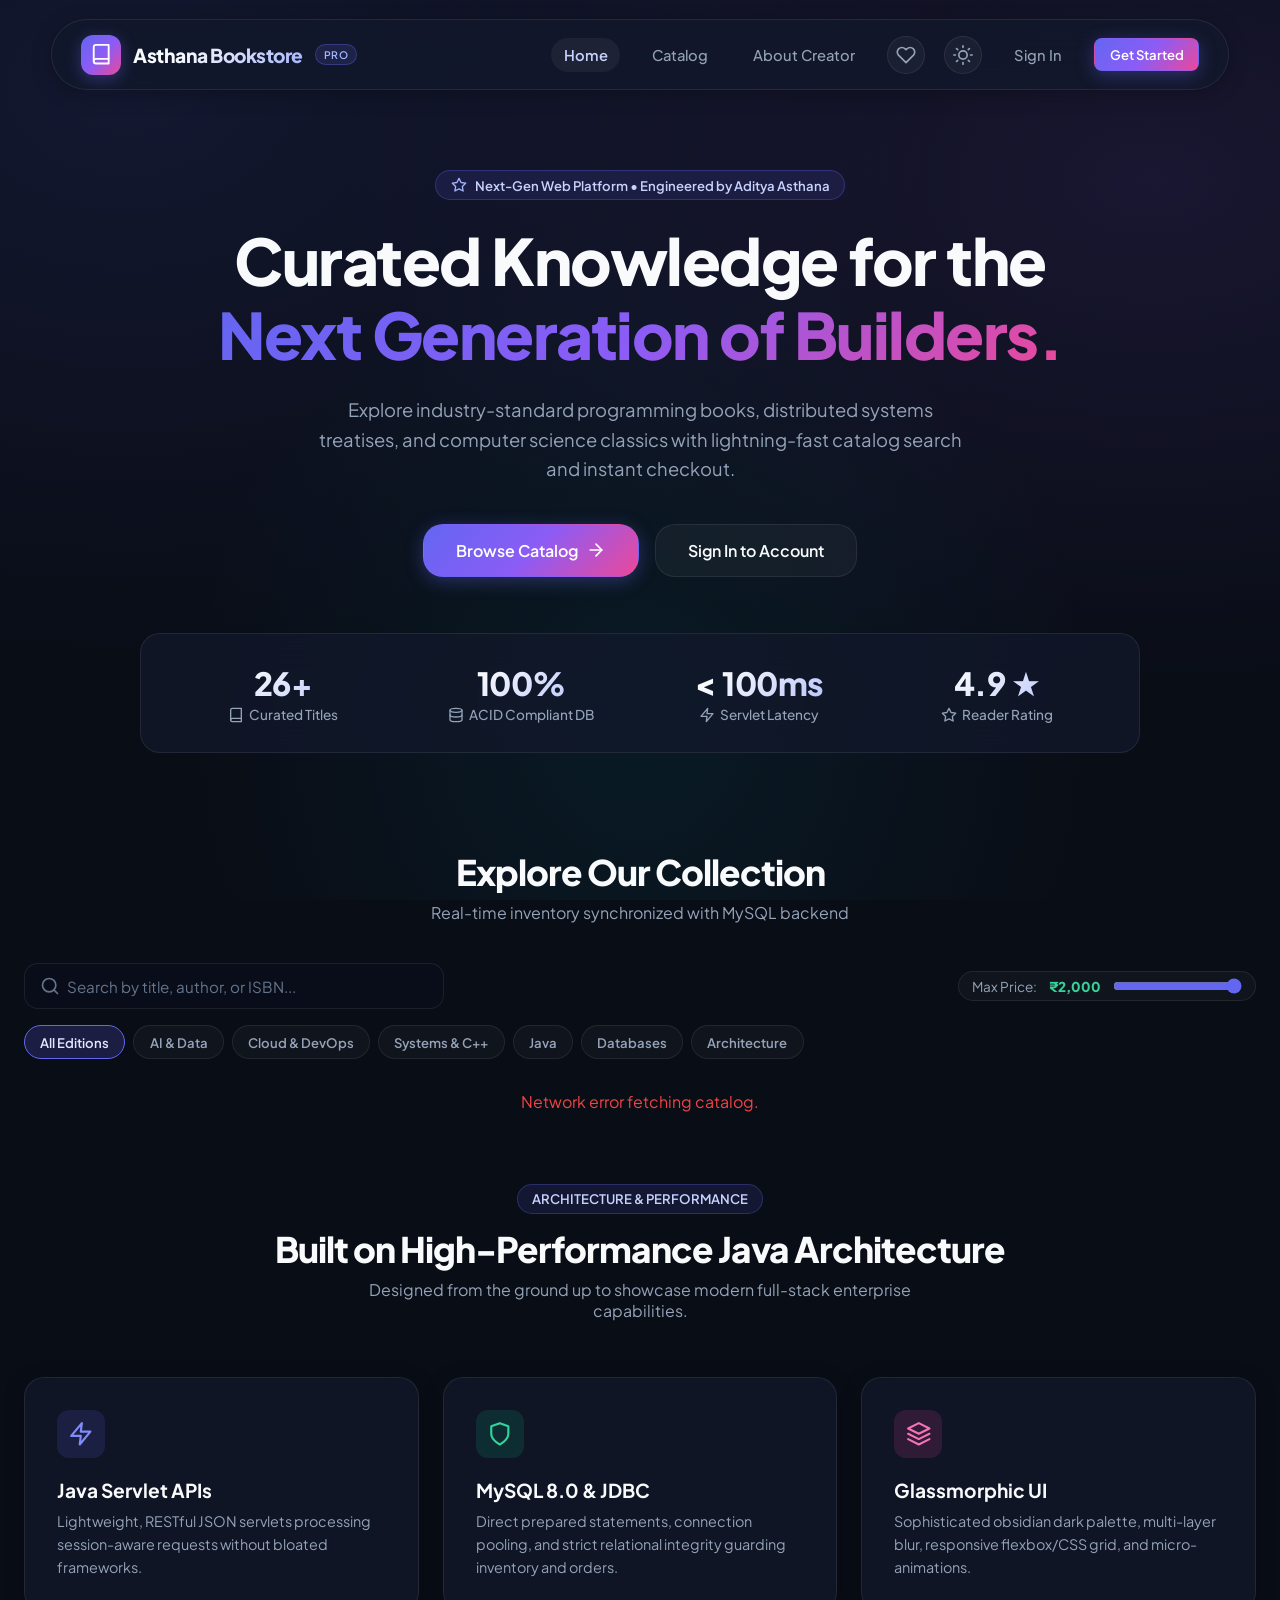
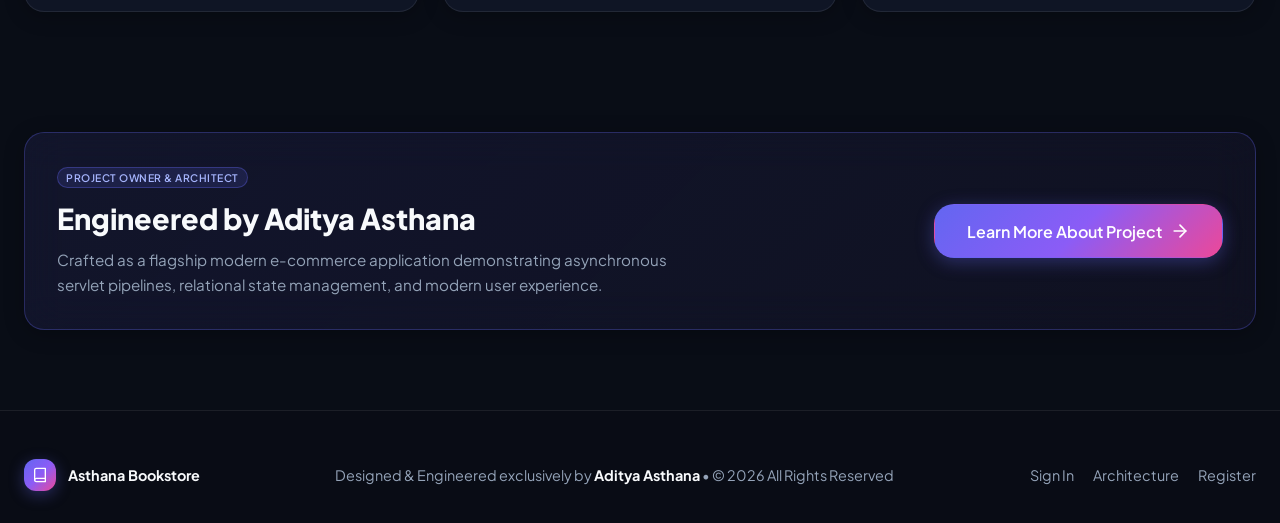
==== commit dca2fb04: "Support Railway cloud hosting env vars, auto-reconnect DB, and fix navbar responsive layout" ====
--- a/WebContent/index.html
+++ b/WebContent/index.html
@@ -6,7 +6,7 @@
     <title>Asthana Bookstore | Modern Digital Bookstore</title>
     <meta name="description" content="Explore premium technical literature and software engineering masterpieces at Asthana Bookstore. Architected by Aditya Asthana.">
     <link rel="icon" href="data:image/svg+xml,<svg xmlns=%22http://www.w3.org/2000/svg%22 viewBox=%220 0 100 100%22><text y=%22.9em%22 font-size=%2290%22>📚</text></svg>">
-    <link rel="stylesheet" href="css/styles.css">
+    <link rel="stylesheet" href="css/styles.css?v=2.1">
 </head>
 <body>
 
--- a/WebContent/css/styles.css
+++ b/WebContent/css/styles.css
@@ -1230,10 +1230,23 @@
     nav.app-navbar {
         width: 95%;
         padding: 0.75rem 1.2rem;
+        margin: 0.8rem auto 0;
+        top: 0.8rem;
+    }
+    .brand-title {
+        font-size: 1.05rem;
+    }
+    .brand-logo-icon {
+        width: 34px;
+        height: 34px;
     }
     .nav-menu {
         gap: 0.6rem;
     }
+    .nav-link {
+        font-size: 0.85rem;
+        padding: 0.4rem 0.6rem;
+    }
     .stats-strip {
         grid-template-columns: repeat(2, 1fr);
     }
@@ -1241,3 +1254,28 @@
         font-size: 2.2rem;
     }
 }
+
+@media (max-width: 520px) {
+    nav.app-navbar {
+        width: 96%;
+        padding: 0.6rem 0.8rem;
+    }
+    .brand-title {
+        font-size: 0.95rem;
+    }
+    .nav-menu {
+        gap: 0.4rem;
+    }
+    .nav-link {
+        padding: 0.35rem 0.5rem;
+        font-size: 0.8rem;
+    }
+    .icon-btn {
+        width: 34px;
+        height: 34px;
+    }
+    .btn-sm {
+        padding: 0.4rem 0.75rem;
+        font-size: 0.8rem;
+    }
+}
